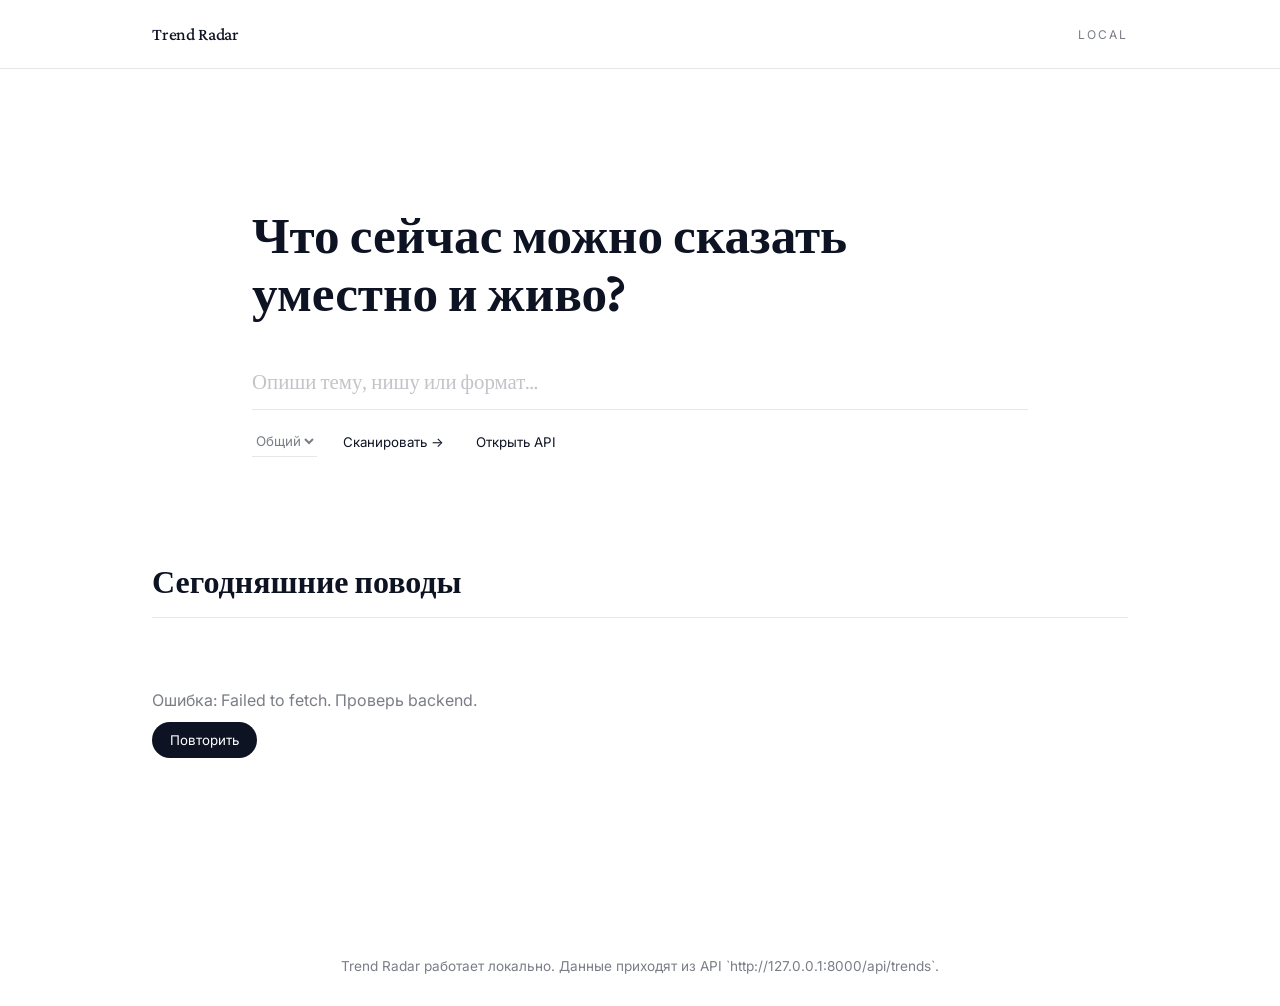
==== index.html @ 838e6a96 "feat: add frontend ui scaffold" ====
﻿<!doctype html>
<html lang="ru">
  <head>
    <meta charset="UTF-8" />
    <meta name="viewport" content="width=device-width, initial-scale=1.0" />
    <title>Trend Radar</title>
    <link rel="preconnect" href="https://fonts.googleapis.com" />
    <link rel="preconnect" href="https://fonts.gstatic.com" crossorigin />
    <link
      href="https://fonts.googleapis.com/css2?family=Crimson+Pro:wght@400;500;600&family=Inter:wght@300;400;500&display=swap"
      rel="stylesheet"
    />
    <style>
      :root {
        color-scheme: light;
        --bg: #ffffff;
        --ink: #0d1323;
        --muted: rgba(13, 19, 35, 0.55);
        --line: rgba(13, 19, 35, 0.1);
        --accent: #0d1323;
        --accent-soft: rgba(13, 19, 35, 0.08);
      }

      * {
        box-sizing: border-box;
      }

      body {
        margin: 0;
        font-family: "Crimson Pro", Georgia, serif;
        color: var(--ink);
        background: var(--bg);
        -webkit-font-smoothing: antialiased;
      }

      .page {
        min-height: 100vh;
      }

      .header {
        position: sticky;
        top: 0;
        background: #ffffff;
        border-bottom: 1px solid var(--line);
        z-index: 10;
      }

      .header__inner {
        max-width: 1040px;
        margin: 0 auto;
        padding: 24px 32px;
        display: flex;
        align-items: center;
        justify-content: space-between;
      }

      .brand {
        font-size: 1.1rem;
        font-weight: 500;
        letter-spacing: -0.01em;
      }

      .chip {
        font-family: "Inter", sans-serif;
        font-size: 0.75rem;
        text-transform: uppercase;
        letter-spacing: 0.16em;
        color: var(--muted);
      }

      .hero {
        max-width: 840px;
        margin: 0 auto;
        padding: 96px 32px 40px;
      }

      .hero h1 {
        font-size: clamp(2.4rem, 4vw, 3.4rem);
        line-height: 1.12;
        margin-bottom: 32px;
      }

      .prompt {
        display: flex;
        flex-direction: column;
        gap: 16px;
      }

      .prompt input {
        border: none;
        border-bottom: 1px solid var(--line);
        padding: 16px 0;
        font-size: 1.3rem;
        background: transparent;
        color: var(--ink);
        font-family: "Crimson Pro", serif;
        outline: none;
      }

      .prompt input::placeholder {
        color: rgba(13, 19, 35, 0.25);
      }

      .prompt__row {
        display: flex;
        align-items: center;
        gap: 20px;
        font-family: "Inter", sans-serif;
        font-size: 0.9rem;
        color: var(--muted);
      }

      .prompt__row select {
        border: none;
        border-bottom: 1px solid var(--line);
        background: transparent;
        padding: 6px 0;
        font-family: "Inter", sans-serif;
        color: var(--muted);
      }

      .prompt__row button {
        border: none;
        background: transparent;
        font-family: "Inter", sans-serif;
        color: var(--ink);
        cursor: pointer;
        transition: opacity 0.2s ease;
      }

      .prompt__row button:hover {
        opacity: 0.6;
      }

      .section {
        max-width: 1040px;
        margin: 0 auto;
        padding: 40px 32px 120px;
      }

      .section h2 {
        font-size: 2rem;
        margin-bottom: 24px;
        border-bottom: 1px solid var(--line);
        padding-bottom: 16px;
      }

      .states {
        padding: 24px 0;
        font-family: "Inter", sans-serif;
        color: var(--muted);
      }

      .state {
        display: none;
        padding: 24px 0;
      }

      .state.active {
        display: block;
      }

      .state button {
        margin-top: 12px;
        background: var(--accent);
        color: #fff;
        border: none;
        padding: 10px 18px;
        border-radius: 999px;
        font-family: "Inter", sans-serif;
        cursor: pointer;
      }

      .trend-list {
        display: flex;
        flex-direction: column;
        gap: 28px;
      }

      .trend {
        padding-bottom: 24px;
        border-bottom: 1px solid var(--line);
        display: grid;
        grid-template-columns: 1fr auto;
        gap: 16px;
      }

      .trend:last-child {
        border-bottom: none;
      }

      .trend h3 {
        margin: 0 0 8px;
        font-size: 1.4rem;
      }

      .trend p {
        margin: 0 0 12px;
        color: var(--muted);
      }

      .badge-row {
        display: flex;
        flex-wrap: wrap;
        gap: 10px;
        font-family: "Inter", sans-serif;
        font-size: 0.8rem;
      }

      .badge {
        padding: 6px 12px;
        border-radius: 999px;
        background: var(--accent-soft);
      }

      .score {
        font-family: "Inter", sans-serif;
        font-size: 1.6rem;
        font-weight: 500;
      }

      .angles {
        display: flex;
        flex-wrap: wrap;
        gap: 8px;
        margin-top: 8px;
        font-family: "Inter", sans-serif;
        font-size: 0.8rem;
      }

      .angle {
        padding: 6px 10px;
        background: rgba(13, 19, 35, 0.05);
        border-radius: 999px;
      }

      .footer {
        padding: 32px;
        font-family: "Inter", sans-serif;
        color: var(--muted);
        font-size: 0.85rem;
        text-align: center;
      }

      .toast {
        position: fixed;
        right: 24px;
        bottom: 24px;
        background: var(--ink);
        color: #fff;
        padding: 10px 14px;
        border-radius: 12px;
        opacity: 0;
        transform: translateY(8px);
        transition: all 0.2s ease;
        font-family: "Inter", sans-serif;
        font-size: 0.85rem;
      }

      .toast.show {
        opacity: 1;
        transform: translateY(0);
      }

      @media (max-width: 720px) {
        .header__inner {
          padding: 20px;
        }

        .hero {
          padding: 80px 20px 32px;
        }

        .section {
          padding: 32px 20px 80px;
        }

        .trend {
          grid-template-columns: 1fr;
        }

        .score {
          margin-top: 8px;
        }
      }
    </style>
  </head>
  <body>
    <div class="page">
      <header class="header">
        <div class="header__inner">
          <div class="brand">Trend Radar</div>
          <div class="chip">Local</div>
        </div>
      </header>

      <section class="hero">
        <h1>Что сейчас можно сказать уместно и живо?</h1>
        <div class="prompt">
          <input type="text" placeholder="Опиши тему, нишу или формат…" />
          <div class="prompt__row">
            <select>
              <option>Общий</option>
              <option>Пуш</option>
              <option>Канал</option>
            </select>
            <button id="refreshBtn">Сканировать →</button>
            <button id="openApiBtn">Открыть API</button>
          </div>
        </div>
      </section>

      <section class="section">
        <h2>Сегодняшние поводы</h2>

        <div class="states">
          <div id="stateLoading" class="state active">Собираем ленту и проверяем сигналы…</div>
          <div id="stateEmpty" class="state">
            Пока пусто. Запусти пайплайн и обнови страницу.
            <div>
              <button id="runPipelineBtn">Запустить пайплайн</button>
            </div>
          </div>
          <div id="stateError" class="state">
            <span id="errorText">Нет связи с API. Проверь backend.</span>
            <div>
              <button id="retryBtn">Повторить</button>
            </div>
          </div>
        </div>

        <div id="trendList" class="trend-list"></div>
      </section>

      <footer class="footer">
        Trend Radar работает локально. Данные приходят из API `http://127.0.0.1:8000/api/trends`.
      </footer>
    </div>

    <div id="toast" class="toast">Команда скопирована</div>

    <script>
      const API_URL = "http://127.0.0.1:8000/api/trends";
      const trendList = document.getElementById("trendList");
      const stateLoading = document.getElementById("stateLoading");
      const stateEmpty = document.getElementById("stateEmpty");
      const stateError = document.getElementById("stateError");
      const errorText = document.getElementById("errorText");
      const toast = document.getElementById("toast");
      const refreshBtn = document.getElementById("refreshBtn");
      const retryBtn = document.getElementById("retryBtn");
      const openApiBtn = document.getElementById("openApiBtn");
      const runPipelineBtn = document.getElementById("runPipelineBtn");

      function showToast(message) {
        toast.textContent = message;
        toast.classList.add("show");
        setTimeout(() => toast.classList.remove("show"), 1600);
      }

      function setState(state) {
        stateLoading.classList.toggle("active", state === "loading");
        stateEmpty.classList.toggle("active", state === "empty");
        stateError.classList.toggle("active", state === "error");
      }

      function normalizeItem(item) {
        return {
          id: item.id || Math.random().toString(36).slice(2),
          title: item.title || "Без названия",
          score: Number.isFinite(item.score) ? item.score : item.predictive_score,
          verdict: item.verdict || "unknown",
          why: item.why_live || item.whyLive || "",
          scene: item.scene || "",
          risk: item.risk || "",
          angles: Array.isArray(item.angles) ? item.angles : [],
        };
      }

      function renderTrends(items) {
        trendList.innerHTML = "";
        items.forEach((raw) => {
          const item = normalizeItem(raw);
          const card = document.createElement("article");
          card.className = "trend";

          const left = document.createElement("div");
          const title = document.createElement("h3");
          title.textContent = item.title;
          const why = document.createElement("p");
          why.textContent = item.why || "Ожидаем интерпретацию от Ollama.";

          const badges = document.createElement("div");
          badges.className = "badge-row";

          const verdict = document.createElement("span");
          verdict.className = "badge";
          verdict.textContent = item.verdict;

          const scene = document.createElement("span");
          scene.className = "badge";
          scene.textContent = item.scene || "Сцена не указана";

          badges.appendChild(verdict);
          badges.appendChild(scene);

          left.appendChild(title);
          left.appendChild(why);
          left.appendChild(badges);

          if (item.angles.length) {
            const angles = document.createElement("div");
            angles.className = "angles";
            item.angles.slice(0, 4).forEach((angle) => {
              const chip = document.createElement("span");
              chip.className = "angle";
              chip.textContent = angle;
              angles.appendChild(chip);
            });
            left.appendChild(angles);
          }

          const right = document.createElement("div");
          right.className = "score";
          right.textContent = Number.isFinite(item.score) ? item.score : "—";

          card.appendChild(left);
          card.appendChild(right);
          trendList.appendChild(card);
        });
      }

      async function loadTrends() {
        setState("loading");
        trendList.innerHTML = "";
        try {
          const response = await fetch(API_URL, { cache: "no-store" });
          if (!response.ok) {
            throw new Error(`HTTP ${response.status}`);
          }
          const data = await response.json();
          const items = Array.isArray(data.items) ? data.items : [];
          if (!items.length) {
            setState("empty");
            return;
          }
          setState("ready");
          renderTrends(items);
        } catch (error) {
          setState("error");
          errorText.textContent = `Ошибка: ${error.message}. Проверь backend.`;
        }
      }

      refreshBtn.addEventListener("click", loadTrends);
      retryBtn.addEventListener("click", loadTrends);
      openApiBtn.addEventListener("click", () => window.open(API_URL, "_blank"));
      runPipelineBtn.addEventListener("click", async () => {
        const command = "python backend/scripts/run_pipeline.py";
        try {
          await navigator.clipboard.writeText(command);
          showToast("Команда скопирована");
        } catch {
          showToast("Скопируй команду вручную");
        }
      });

      loadTrends();
    </script>
  </body>
</html>
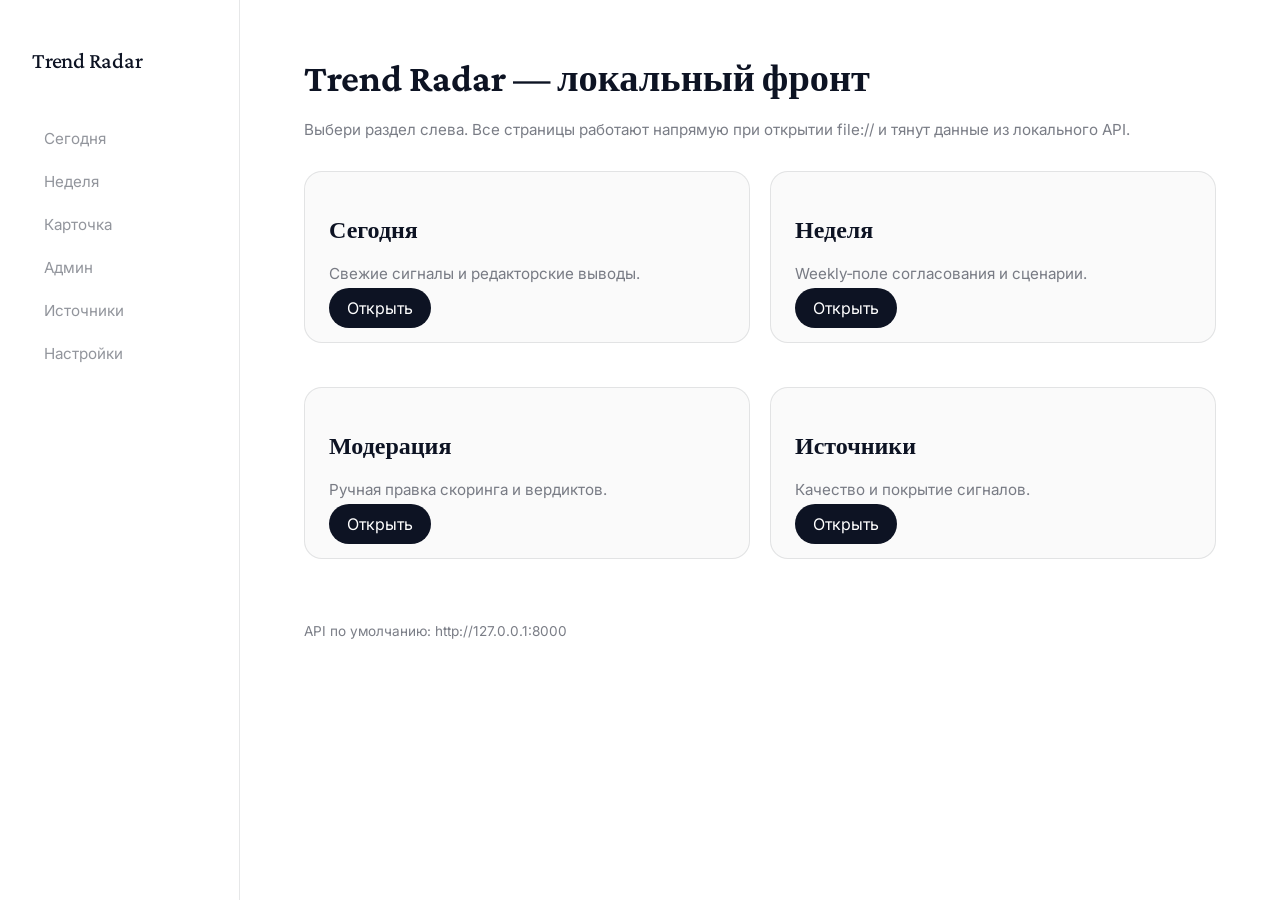
==== commit 02b3bf9e: "feat(frontend): add static pages and update title" ====
--- a/index.html
+++ b/index.html
@@ -2,470 +2,11 @@
 <html lang="ru">
   <head>
     <meta charset="UTF-8" />
-    <meta name="viewport" content="width=device-width, initial-scale=1.0" />
+    <meta http-equiv="refresh" content="0; url=./Фронт/index.html" />
     <title>Trend Radar</title>
-    <link rel="preconnect" href="https://fonts.googleapis.com" />
-    <link rel="preconnect" href="https://fonts.gstatic.com" crossorigin />
-    <link
-      href="https://fonts.googleapis.com/css2?family=Crimson+Pro:wght@400;500;600&family=Inter:wght@300;400;500&display=swap"
-      rel="stylesheet"
-    />
-    <style>
-      :root {
-        color-scheme: light;
-        --bg: #ffffff;
-        --ink: #0d1323;
-        --muted: rgba(13, 19, 35, 0.55);
-        --line: rgba(13, 19, 35, 0.1);
-        --accent: #0d1323;
-        --accent-soft: rgba(13, 19, 35, 0.08);
-      }
-
-      * {
-        box-sizing: border-box;
-      }
-
-      body {
-        margin: 0;
-        font-family: "Crimson Pro", Georgia, serif;
-        color: var(--ink);
-        background: var(--bg);
-        -webkit-font-smoothing: antialiased;
-      }
-
-      .page {
-        min-height: 100vh;
-      }
-
-      .header {
-        position: sticky;
-        top: 0;
-        background: #ffffff;
-        border-bottom: 1px solid var(--line);
-        z-index: 10;
-      }
-
-      .header__inner {
-        max-width: 1040px;
-        margin: 0 auto;
-        padding: 24px 32px;
-        display: flex;
-        align-items: center;
-        justify-content: space-between;
-      }
-
-      .brand {
-        font-size: 1.1rem;
-        font-weight: 500;
-        letter-spacing: -0.01em;
-      }
-
-      .chip {
-        font-family: "Inter", sans-serif;
-        font-size: 0.75rem;
-        text-transform: uppercase;
-        letter-spacing: 0.16em;
-        color: var(--muted);
-      }
-
-      .hero {
-        max-width: 840px;
-        margin: 0 auto;
-        padding: 96px 32px 40px;
-      }
-
-      .hero h1 {
-        font-size: clamp(2.4rem, 4vw, 3.4rem);
-        line-height: 1.12;
-        margin-bottom: 32px;
-      }
-
-      .prompt {
-        display: flex;
-        flex-direction: column;
-        gap: 16px;
-      }
-
-      .prompt input {
-        border: none;
-        border-bottom: 1px solid var(--line);
-        padding: 16px 0;
-        font-size: 1.3rem;
-        background: transparent;
-        color: var(--ink);
-        font-family: "Crimson Pro", serif;
-        outline: none;
-      }
-
-      .prompt input::placeholder {
-        color: rgba(13, 19, 35, 0.25);
-      }
-
-      .prompt__row {
-        display: flex;
-        align-items: center;
-        gap: 20px;
-        font-family: "Inter", sans-serif;
-        font-size: 0.9rem;
-        color: var(--muted);
-      }
-
-      .prompt__row select {
-        border: none;
-        border-bottom: 1px solid var(--line);
-        background: transparent;
-        padding: 6px 0;
-        font-family: "Inter", sans-serif;
-        color: var(--muted);
-      }
-
-      .prompt__row button {
-        border: none;
-        background: transparent;
-        font-family: "Inter", sans-serif;
-        color: var(--ink);
-        cursor: pointer;
-        transition: opacity 0.2s ease;
-      }
-
-      .prompt__row button:hover {
-        opacity: 0.6;
-      }
-
-      .section {
-        max-width: 1040px;
-        margin: 0 auto;
-        padding: 40px 32px 120px;
-      }
-
-      .section h2 {
-        font-size: 2rem;
-        margin-bottom: 24px;
-        border-bottom: 1px solid var(--line);
-        padding-bottom: 16px;
-      }
-
-      .states {
-        padding: 24px 0;
-        font-family: "Inter", sans-serif;
-        color: var(--muted);
-      }
-
-      .state {
-        display: none;
-        padding: 24px 0;
-      }
-
-      .state.active {
-        display: block;
-      }
-
-      .state button {
-        margin-top: 12px;
-        background: var(--accent);
-        color: #fff;
-        border: none;
-        padding: 10px 18px;
-        border-radius: 999px;
-        font-family: "Inter", sans-serif;
-        cursor: pointer;
-      }
-
-      .trend-list {
-        display: flex;
-        flex-direction: column;
-        gap: 28px;
-      }
-
-      .trend {
-        padding-bottom: 24px;
-        border-bottom: 1px solid var(--line);
-        display: grid;
-        grid-template-columns: 1fr auto;
-        gap: 16px;
-      }
-
-      .trend:last-child {
-        border-bottom: none;
-      }
-
-      .trend h3 {
-        margin: 0 0 8px;
-        font-size: 1.4rem;
-      }
-
-      .trend p {
-        margin: 0 0 12px;
-        color: var(--muted);
-      }
-
-      .badge-row {
-        display: flex;
-        flex-wrap: wrap;
-        gap: 10px;
-        font-family: "Inter", sans-serif;
-        font-size: 0.8rem;
-      }
-
-      .badge {
-        padding: 6px 12px;
-        border-radius: 999px;
-        background: var(--accent-soft);
-      }
-
-      .score {
-        font-family: "Inter", sans-serif;
-        font-size: 1.6rem;
-        font-weight: 500;
-      }
-
-      .angles {
-        display: flex;
-        flex-wrap: wrap;
-        gap: 8px;
-        margin-top: 8px;
-        font-family: "Inter", sans-serif;
-        font-size: 0.8rem;
-      }
-
-      .angle {
-        padding: 6px 10px;
-        background: rgba(13, 19, 35, 0.05);
-        border-radius: 999px;
-      }
-
-      .footer {
-        padding: 32px;
-        font-family: "Inter", sans-serif;
-        color: var(--muted);
-        font-size: 0.85rem;
-        text-align: center;
-      }
-
-      .toast {
-        position: fixed;
-        right: 24px;
-        bottom: 24px;
-        background: var(--ink);
-        color: #fff;
-        padding: 10px 14px;
-        border-radius: 12px;
-        opacity: 0;
-        transform: translateY(8px);
-        transition: all 0.2s ease;
-        font-family: "Inter", sans-serif;
-        font-size: 0.85rem;
-      }
-
-      .toast.show {
-        opacity: 1;
-        transform: translateY(0);
-      }
-
-      @media (max-width: 720px) {
-        .header__inner {
-          padding: 20px;
-        }
-
-        .hero {
-          padding: 80px 20px 32px;
-        }
-
-        .section {
-          padding: 32px 20px 80px;
-        }
-
-        .trend {
-          grid-template-columns: 1fr;
-        }
-
-        .score {
-          margin-top: 8px;
-        }
-      }
-    </style>
   </head>
   <body>
-    <div class="page">
-      <header class="header">
-        <div class="header__inner">
-          <div class="brand">Trend Radar</div>
-          <div class="chip">Local</div>
-        </div>
-      </header>
-
-      <section class="hero">
-        <h1>Что сейчас можно сказать уместно и живо?</h1>
-        <div class="prompt">
-          <input type="text" placeholder="Опиши тему, нишу или формат…" />
-          <div class="prompt__row">
-            <select>
-              <option>Общий</option>
-              <option>Пуш</option>
-              <option>Канал</option>
-            </select>
-            <button id="refreshBtn">Сканировать →</button>
-            <button id="openApiBtn">Открыть API</button>
-          </div>
-        </div>
-      </section>
-
-      <section class="section">
-        <h2>Сегодняшние поводы</h2>
-
-        <div class="states">
-          <div id="stateLoading" class="state active">Собираем ленту и проверяем сигналы…</div>
-          <div id="stateEmpty" class="state">
-            Пока пусто. Запусти пайплайн и обнови страницу.
-            <div>
-              <button id="runPipelineBtn">Запустить пайплайн</button>
-            </div>
-          </div>
-          <div id="stateError" class="state">
-            <span id="errorText">Нет связи с API. Проверь backend.</span>
-            <div>
-              <button id="retryBtn">Повторить</button>
-            </div>
-          </div>
-        </div>
-
-        <div id="trendList" class="trend-list"></div>
-      </section>
-
-      <footer class="footer">
-        Trend Radar работает локально. Данные приходят из API `http://127.0.0.1:8000/api/trends`.
-      </footer>
-    </div>
-
-    <div id="toast" class="toast">Команда скопирована</div>
-
-    <script>
-      const API_URL = "http://127.0.0.1:8000/api/trends";
-      const trendList = document.getElementById("trendList");
-      const stateLoading = document.getElementById("stateLoading");
-      const stateEmpty = document.getElementById("stateEmpty");
-      const stateError = document.getElementById("stateError");
-      const errorText = document.getElementById("errorText");
-      const toast = document.getElementById("toast");
-      const refreshBtn = document.getElementById("refreshBtn");
-      const retryBtn = document.getElementById("retryBtn");
-      const openApiBtn = document.getElementById("openApiBtn");
-      const runPipelineBtn = document.getElementById("runPipelineBtn");
-
-      function showToast(message) {
-        toast.textContent = message;
-        toast.classList.add("show");
-        setTimeout(() => toast.classList.remove("show"), 1600);
-      }
-
-      function setState(state) {
-        stateLoading.classList.toggle("active", state === "loading");
-        stateEmpty.classList.toggle("active", state === "empty");
-        stateError.classList.toggle("active", state === "error");
-      }
-
-      function normalizeItem(item) {
-        return {
-          id: item.id || Math.random().toString(36).slice(2),
-          title: item.title || "Без названия",
-          score: Number.isFinite(item.score) ? item.score : item.predictive_score,
-          verdict: item.verdict || "unknown",
-          why: item.why_live || item.whyLive || "",
-          scene: item.scene || "",
-          risk: item.risk || "",
-          angles: Array.isArray(item.angles) ? item.angles : [],
-        };
-      }
-
-      function renderTrends(items) {
-        trendList.innerHTML = "";
-        items.forEach((raw) => {
-          const item = normalizeItem(raw);
-          const card = document.createElement("article");
-          card.className = "trend";
-
-          const left = document.createElement("div");
-          const title = document.createElement("h3");
-          title.textContent = item.title;
-          const why = document.createElement("p");
-          why.textContent = item.why || "Ожидаем интерпретацию от Ollama.";
-
-          const badges = document.createElement("div");
-          badges.className = "badge-row";
-
-          const verdict = document.createElement("span");
-          verdict.className = "badge";
-          verdict.textContent = item.verdict;
-
-          const scene = document.createElement("span");
-          scene.className = "badge";
-          scene.textContent = item.scene || "Сцена не указана";
-
-          badges.appendChild(verdict);
-          badges.appendChild(scene);
-
-          left.appendChild(title);
-          left.appendChild(why);
-          left.appendChild(badges);
-
-          if (item.angles.length) {
-            const angles = document.createElement("div");
-            angles.className = "angles";
-            item.angles.slice(0, 4).forEach((angle) => {
-              const chip = document.createElement("span");
-              chip.className = "angle";
-              chip.textContent = angle;
-              angles.appendChild(chip);
-            });
-            left.appendChild(angles);
-          }
-
-          const right = document.createElement("div");
-          right.className = "score";
-          right.textContent = Number.isFinite(item.score) ? item.score : "—";
-
-          card.appendChild(left);
-          card.appendChild(right);
-          trendList.appendChild(card);
-        });
-      }
-
-      async function loadTrends() {
-        setState("loading");
-        trendList.innerHTML = "";
-        try {
-          const response = await fetch(API_URL, { cache: "no-store" });
-          if (!response.ok) {
-            throw new Error(`HTTP ${response.status}`);
-          }
-          const data = await response.json();
-          const items = Array.isArray(data.items) ? data.items : [];
-          if (!items.length) {
-            setState("empty");
-            return;
-          }
-          setState("ready");
-          renderTrends(items);
-        } catch (error) {
-          setState("error");
-          errorText.textContent = `Ошибка: ${error.message}. Проверь backend.`;
-        }
-      }
-
-      refreshBtn.addEventListener("click", loadTrends);
-      retryBtn.addEventListener("click", loadTrends);
-      openApiBtn.addEventListener("click", () => window.open(API_URL, "_blank"));
-      runPipelineBtn.addEventListener("click", async () => {
-        const command = "python backend/scripts/run_pipeline.py";
-        try {
-          await navigator.clipboard.writeText(command);
-          showToast("Команда скопирована");
-        } catch {
-          showToast("Скопируй команду вручную");
-        }
-      });
-
-      loadTrends();
-    </script>
+    Если страница не открылась автоматически, перейдите в
+    <a href="./Фронт/index.html">фронт Trend Radar</a>.
   </body>
 </html>
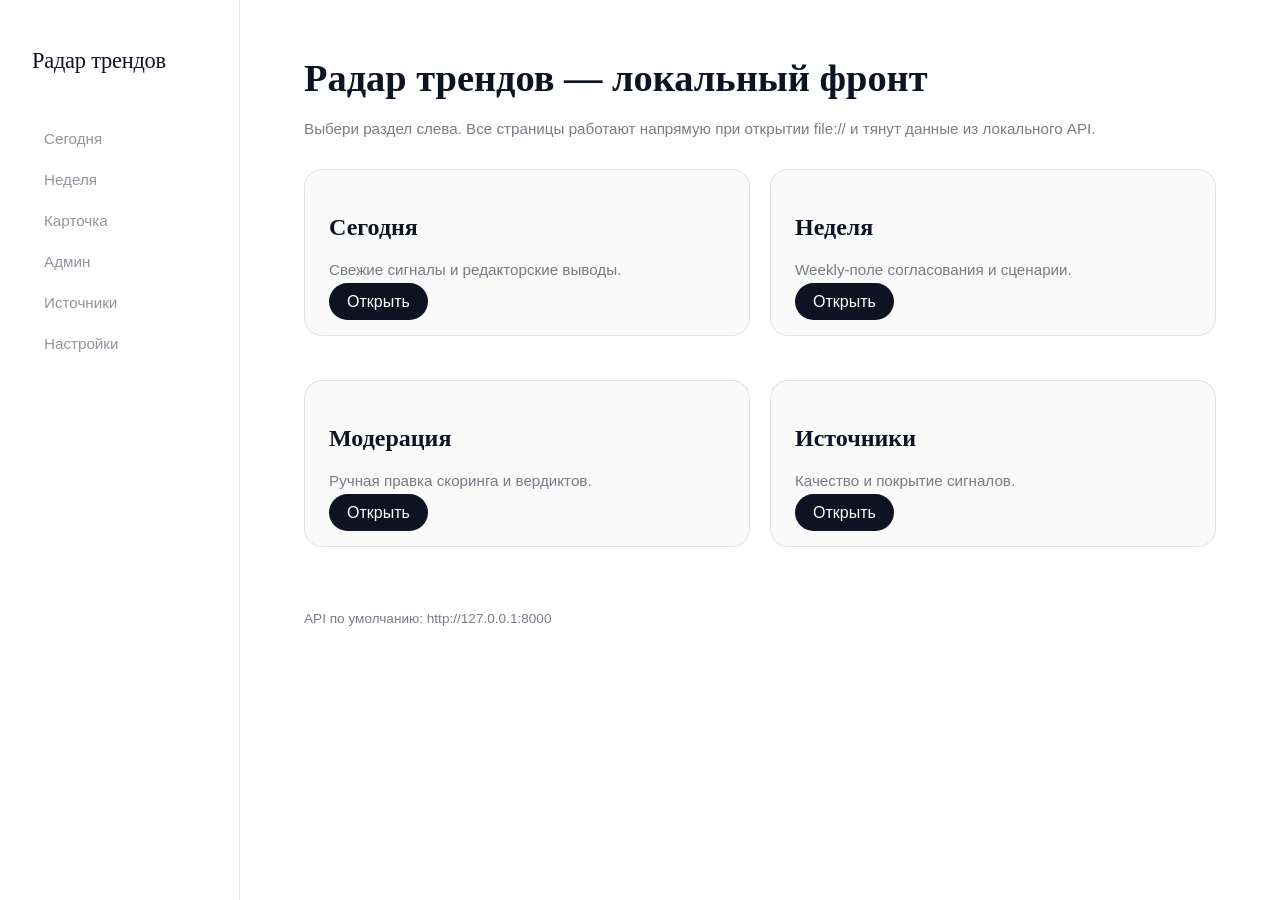
==== commit 01d1917f: "feat(frontend): improve ux and russian branding" ====
--- a/index.html
+++ b/index.html
@@ -3,10 +3,10 @@
   <head>
     <meta charset="UTF-8" />
     <meta http-equiv="refresh" content="0; url=./Фронт/index.html" />
-    <title>Trend Radar</title>
+    <title>Радар трендов</title>
   </head>
   <body>
     Если страница не открылась автоматически, перейдите в
-    <a href="./Фронт/index.html">фронт Trend Radar</a>.
+    <a href="./Фронт/index.html">фронт «Радар трендов»</a>.
   </body>
 </html>
